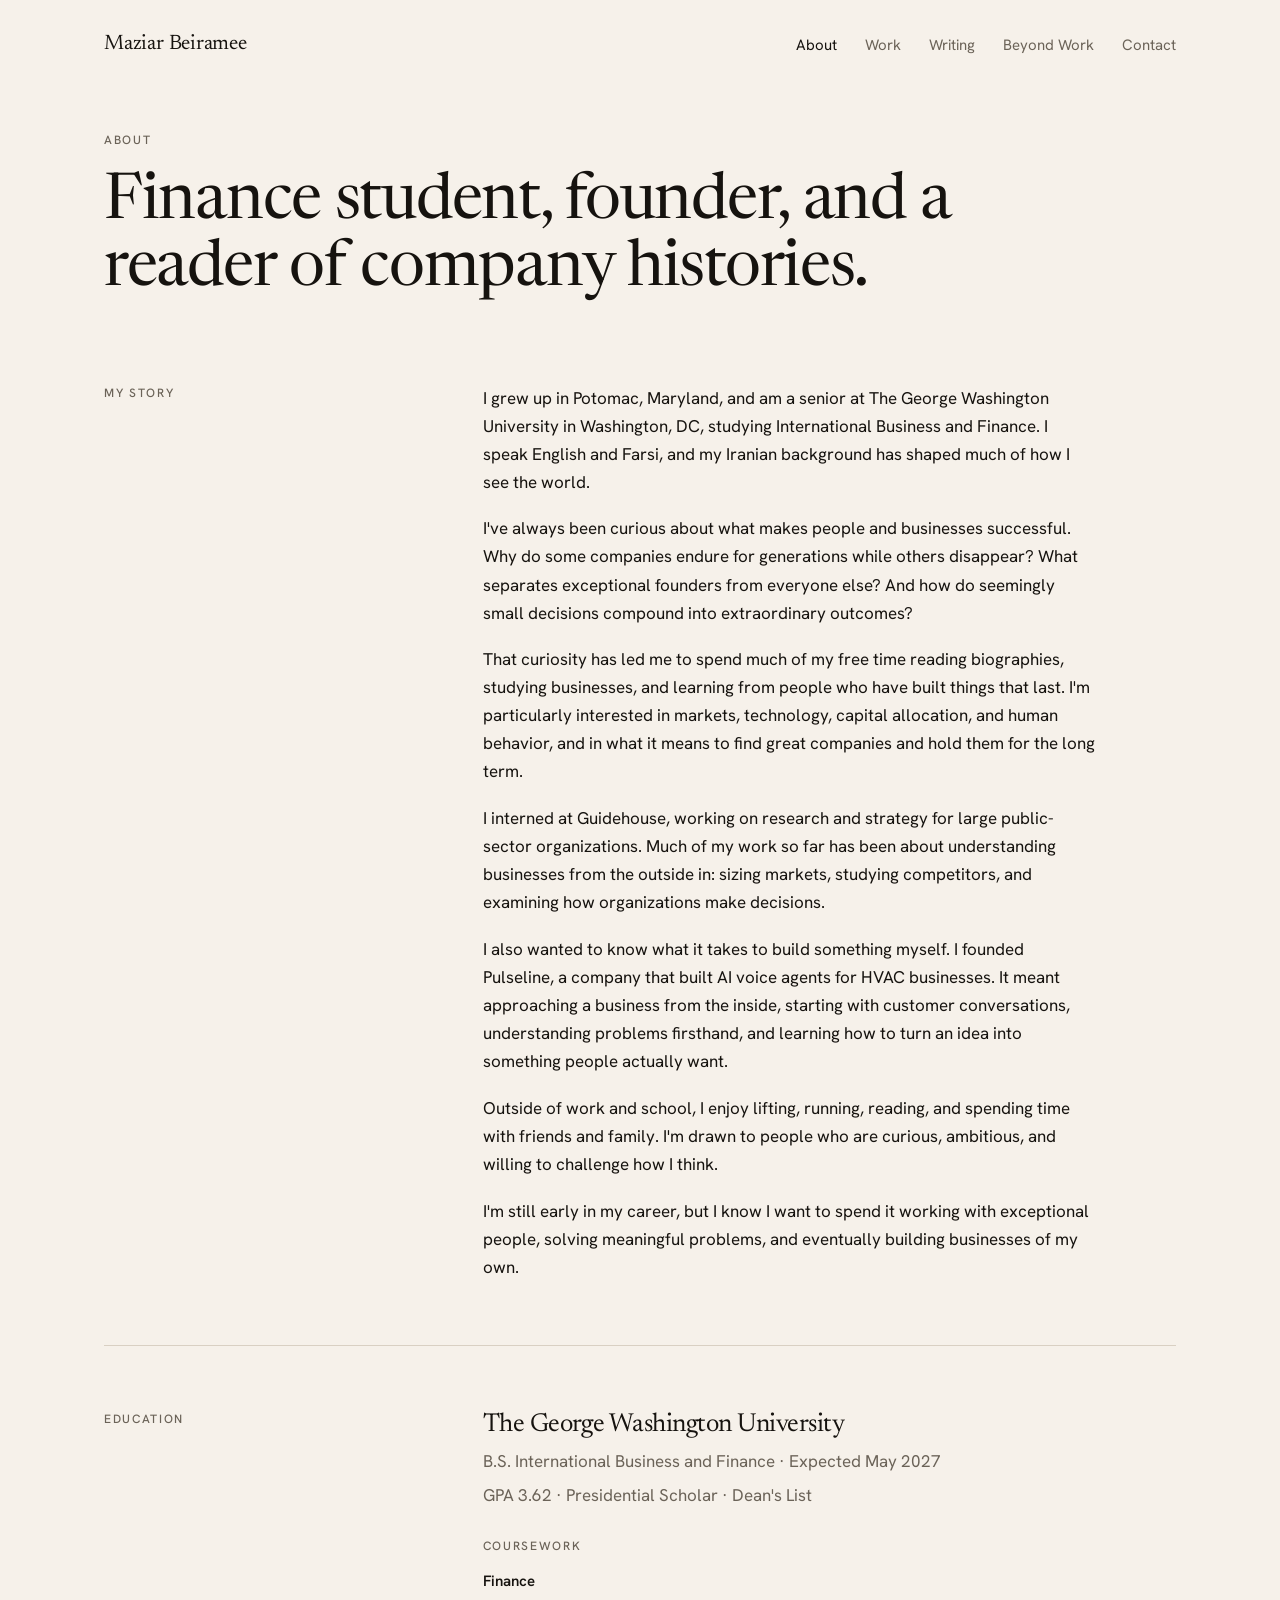
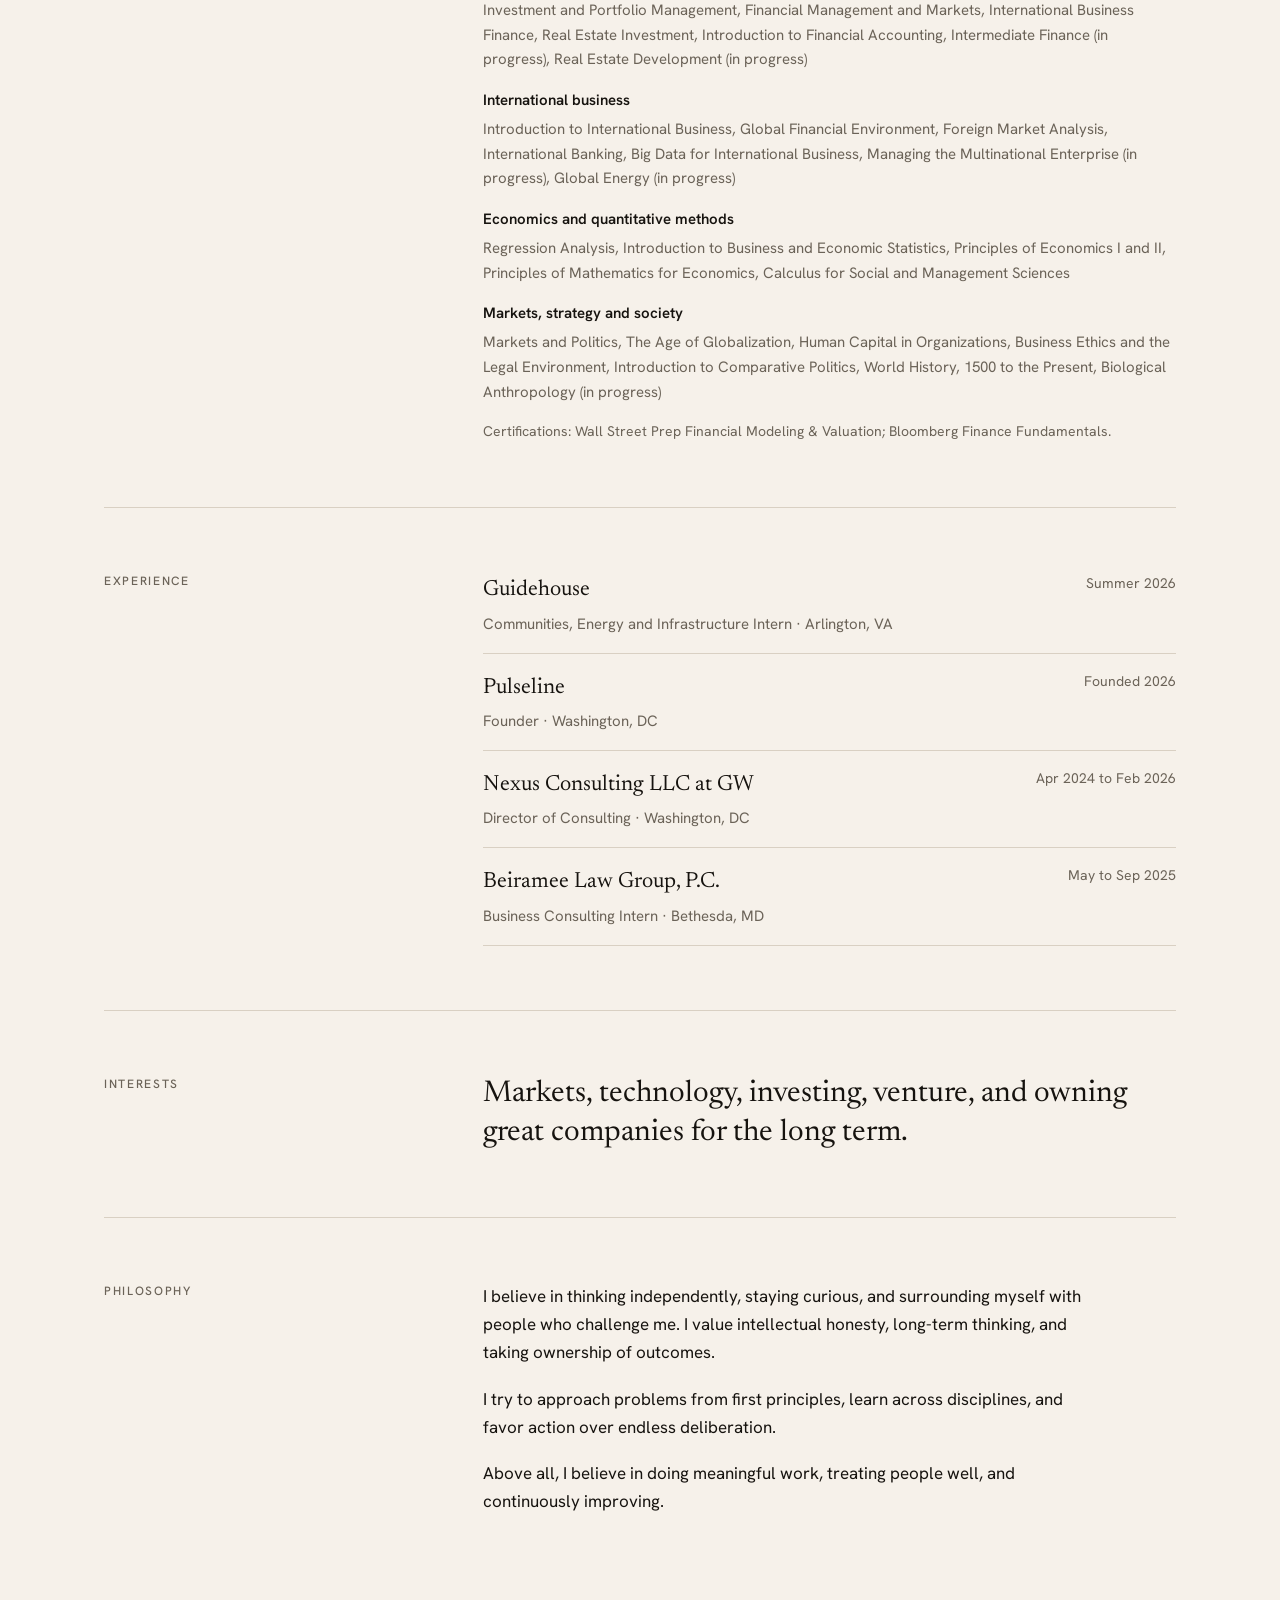
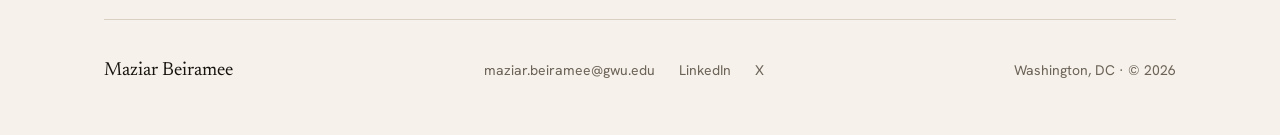
==== about/index.html @ 2abc317d "Add stylesheet, favicon, About, and Beyond Work pages" ====
<!doctype html>
<html lang="en">
<head>
<meta charset="utf-8">
<meta name="viewport" content="width=device-width, initial-scale=1">
<title>About | Maziar Beiramee</title>
<meta name="description" content="About Maziar Beiramee: GW senior in International Business and Finance, founder of Pulseline. He interned at Guidehouse in summer 2026.">
<meta name="author" content="Maziar Beiramee">
<link rel="canonical" href="https://maziarbeiramee.com/about/">
<meta property="og:site_name" content="Maziar Beiramee">
<meta property="og:title" content="About | Maziar Beiramee">
<meta property="og:description" content="About Maziar Beiramee: GW senior in International Business and Finance, founder of Pulseline. He interned at Guidehouse in summer 2026.">
<meta property="og:type" content="website">
<meta property="og:url" content="https://maziarbeiramee.com/about/">
<meta property="og:image" content="https://maziarbeiramee.com/og.png">
<meta property="og:image:width" content="1200">
<meta property="og:image:height" content="630">
<meta name="twitter:card" content="summary_large_image">
<meta name="twitter:site" content="@BeirameeMaziar">
<meta name="twitter:title" content="About | Maziar Beiramee">
<meta name="twitter:description" content="About Maziar Beiramee: GW senior in International Business and Finance, founder of Pulseline. He interned at Guidehouse in summer 2026.">
<meta name="twitter:image" content="https://maziarbeiramee.com/og.png">
<meta name="theme-color" content="#f6f1ea">
<link rel="icon" href="/favicon.svg" type="image/svg+xml">
<link rel="icon" href="/favicon-32.png" sizes="32x32" type="image/png">
<link rel="apple-touch-icon" href="/apple-touch-icon.png">
<link rel="preconnect" href="https://fonts.googleapis.com">
<link rel="preconnect" href="https://fonts.gstatic.com" crossorigin>
<link rel="stylesheet" href="https://fonts.googleapis.com/css2?family=Hanken+Grotesk:wght@400;500;600&family=Newsreader:ital,opsz,wght@0,6..72,400;0,6..72,500;1,6..72,400&display=swap">
<link rel="stylesheet" href="/style.css">
</head>
<body>
<a class="skip" href="#main">Skip to content</a>
<header class="site-header wrap">
  <a class="brand" href="/">Maziar Beiramee</a>
  <details class="menu"><summary aria-label="Menu">Menu</summary><nav aria-label="Primary"><a href="/about/" aria-current="page">About</a><a href="/work/">Work</a><a href="/writing/">Writing</a><a href="/beyond/">Beyond Work</a><a href="/contact/">Contact</a></nav></details>
  <nav class="desk-nav" aria-label="Primary"><a href="/about/" aria-current="page">About</a><a href="/work/">Work</a><a href="/writing/">Writing</a><a href="/beyond/">Beyond Work</a><a href="/contact/">Contact</a></nav>
</header>
<main id="main" class="wrap">
<section class="page-head rise"><p class="eyebrow">About</p><h1>Finance student, founder, and a reader of company histories.</h1></section>
<section class="split band first"><p class="eyebrow">My story</p><div class="prose"><p>I grew up in Potomac, Maryland, and am a senior at The George Washington University in Washington, DC, studying International Business and Finance. I speak English and Farsi, and my Iranian background has shaped much of how I see the world.</p><p>I&#x27;ve always been curious about what makes people and businesses successful. Why do some companies endure for generations while others disappear? What separates exceptional founders from everyone else? And how do seemingly small decisions compound into extraordinary outcomes?</p><p>That curiosity has led me to spend much of my free time reading biographies, studying businesses, and learning from people who have built things that last. I&#x27;m particularly interested in markets, technology, capital allocation, and human behavior, and in what it means to find great companies and hold them for the long term.</p><p>I interned at Guidehouse, working on research and strategy for large public-sector organizations. Much of my work so far has been about understanding businesses from the outside in: sizing markets, studying competitors, and examining how organizations make decisions.</p><p>I also wanted to know what it takes to build something myself. I founded Pulseline, a company that built AI voice agents for HVAC businesses. It meant approaching a business from the inside, starting with customer conversations, understanding problems firsthand, and learning how to turn an idea into something people actually want.</p><p>Outside of work and school, I enjoy lifting, running, reading, and spending time with friends and family. I&#x27;m drawn to people who are curious, ambitious, and willing to challenge how I think.</p><p>I&#x27;m still early in my career, but I know I want to spend it working with exceptional people, solving meaningful problems, and eventually building businesses of my own.</p></div></section>
<section class="split band"><p class="eyebrow">Education</p><div>
  <h3 class="h3">The George Washington University</h3>
  <p class="muted">B.S. International Business and Finance &middot; Expected May 2027</p>
  <p class="muted">GPA 3.62 &middot; Presidential Scholar &middot; Dean's List</p>
  <div class="courses"><p class="eyebrow sub">Coursework</p><div class="course"><h4>Finance</h4><p>Investment and Portfolio Management, Financial Management and Markets, International Business Finance, Real Estate Investment, Introduction to Financial Accounting, Intermediate Finance (in progress), Real Estate Development (in progress)</p></div><div class="course"><h4>International business</h4><p>Introduction to International Business, Global Financial Environment, Foreign Market Analysis, International Banking, Big Data for International Business, Managing the Multinational Enterprise (in progress), Global Energy (in progress)</p></div><div class="course"><h4>Economics and quantitative methods</h4><p>Regression Analysis, Introduction to Business and Economic Statistics, Principles of Economics I and II, Principles of Mathematics for Economics, Calculus for Social and Management Sciences</p></div><div class="course"><h4>Markets, strategy and society</h4><p>Markets and Politics, The Age of Globalization, Human Capital in Organizations, Business Ethics and the Legal Environment, Introduction to Comparative Politics, World History, 1500 to the Present, Biological Anthropology (in progress)</p></div></div>
  <p class="muted small">Certifications: Wall Street Prep Financial Modeling &amp; Valuation; Bloomberg Finance Fundamentals.</p>
</div></section>
<section class="split band"><p class="eyebrow">Experience</p><ul class="exp"><li><div><strong>Guidehouse</strong><span>Communities, Energy and Infrastructure Intern &middot; Arlington, VA</span></div><span class="when">Summer 2026</span></li><li><div><strong>Pulseline</strong><span>Founder &middot; Washington, DC</span></div><span class="when">Founded 2026</span></li><li><div><strong>Nexus Consulting LLC at GW</strong><span>Director of Consulting &middot; Washington, DC</span></div><span class="when">Apr 2024 to Feb 2026</span></li><li><div><strong>Beiramee Law Group, P.C.</strong><span>Business Consulting Intern &middot; Bethesda, MD</span></div><span class="when">May to Sep 2025</span></li></ul></section>
<section class="split band"><p class="eyebrow">Interests</p><p class="big">Markets, technology, investing, venture, and owning great companies for the long term.</p></section>
<section class="split band"><p class="eyebrow">Philosophy</p><div class="prose"><p>I believe in thinking independently, staying curious, and surrounding myself with people who challenge me. I value intellectual honesty, long-term thinking, and taking ownership of outcomes.</p><p>I try to approach problems from first principles, learn across disciplines, and favor action over endless deliberation.</p><p>Above all, I believe in doing meaningful work, treating people well, and continuously improving.</p></div></section>
</main>
<footer class="site-footer wrap">
  <div class="foot-name">Maziar Beiramee</div>
  <div class="foot-links"><a href="mailto:maziar.beiramee@gwu.edu">maziar.beiramee@gwu.edu</a><a href="https://www.linkedin.com/in/maziarbeiramee" rel="noopener">LinkedIn</a><a href="https://x.com/BeirameeMaziar" rel="noopener">X</a></div>
  <div class="foot-meta">Washington, DC &middot; &copy; 2026</div>
</footer>
</body>
</html>
---- style.css ----
:root{
  --bg:#f6f1ea; --card:#efe8de; --ink:#16130f; --muted:#6b6358; --line:#d9d0c3; --accent:#7a2e1f;
  --serif:"Newsreader",Georgia,"Times New Roman",serif; --sans:"Hanken Grotesk",system-ui,-apple-system,"Segoe UI",sans-serif;
  --max:1120px;
}
*{box-sizing:border-box}
html{-webkit-text-size-adjust:100%;scroll-behavior:smooth}
body{margin:0;background:var(--bg);color:var(--ink);font:400 17px/1.65 var(--sans);-webkit-font-smoothing:antialiased;text-rendering:optimizeLegibility}
a{color:inherit;text-decoration:none}
img{max-width:100%;height:auto;display:block}
::selection{background:var(--ink);color:var(--bg)}
.wrap{max-width:var(--max);margin:0 auto;padding:0 24px}
.skip{position:absolute;left:-9999px}.skip:focus{left:16px;top:16px;background:var(--ink);color:var(--bg);padding:8px 12px;z-index:10}
:focus-visible{outline:2px solid var(--accent);outline-offset:3px}

/* header */
.site-header{display:flex;align-items:center;justify-content:space-between;padding-top:28px;padding-bottom:28px;position:relative}
.brand{font-family:var(--serif);font-size:21px;letter-spacing:-.01em}
.desk-nav{display:flex;gap:28px;font-size:15px}
.desk-nav a,.menu nav a{color:var(--muted);transition:color .2s}
.desk-nav a:hover,.desk-nav a[aria-current],.menu nav a[aria-current]{color:var(--ink)}
.menu{display:none}
.menu summary{list-style:none;cursor:pointer;font-size:15px;color:var(--muted)}
.menu summary::-webkit-details-marker{display:none}
.menu[open] summary{color:var(--ink)}
.menu nav{position:absolute;right:24px;left:24px;top:64px;background:var(--bg);border:1px solid var(--line);display:flex;flex-direction:column;padding:8px 0;z-index:5}
.menu nav a{padding:12px 20px;font-size:17px}

/* type */
.eyebrow{font-size:12px;font-weight:500;letter-spacing:.14em;text-transform:uppercase;color:var(--muted);margin:0}
h1,h2,h3,h4{font-family:var(--serif);font-weight:400;letter-spacing:-.02em;margin:0}
h1{font-size:clamp(40px,6vw,64px);line-height:1.04;margin-top:20px}
h1.display{font-size:clamp(46px,7.6vw,88px);line-height:1}
h2{font-size:clamp(28px,3.4vw,38px);line-height:1.1}
.h3{font-size:26px;line-height:1.2}
.lede{font-size:19px;line-height:1.6;color:var(--muted);max-width:40em;margin:26px 0 0}
.lede+.lede{margin-top:14px}
.serif-i{font-family:var(--serif);font-style:italic;font-size:23px;color:var(--muted)}
.muted{color:var(--muted);margin:6px 0 0}.small{font-size:14px}
.big{font-family:var(--serif);font-size:clamp(24px,2.6vw,30px);line-height:1.3;margin:0;max-width:24em}
.u{background:linear-gradient(currentColor,currentColor) 0 100%/100% 1px no-repeat;padding-bottom:2px;transition:background-size .3s,color .2s}
.u:hover{color:var(--accent)}

/* hero */
.hero{display:grid;grid-template-columns:1.45fr 1fr;gap:64px;align-items:end;padding:56px 0 88px}
.hero h1{margin-top:24px}
.cta{display:flex;gap:28px;margin:36px 0 0;font-size:15px}
.portrait{margin:0;background:var(--card)}
.portrait img{aspect-ratio:4/5;object-fit:cover;object-position:50% 20%;width:100%}

/* bands */
.band{border-top:1px solid var(--line);padding:64px 0}
.band.first{border-top:0;padding-top:24px}
.band-head{display:flex;align-items:baseline;justify-content:space-between;margin-bottom:40px;gap:16px}
.split{display:grid;grid-template-columns:1fr 2fr;gap:32px}
.facts{display:grid;grid-template-columns:repeat(3,1fr);gap:28px;margin:0}
.facts dt{font-size:14px;color:var(--muted)}
.facts dd{margin:8px 0 0;font-family:var(--serif);font-size:21px;line-height:1.3}

/* cards */
.cards{display:grid;grid-template-columns:repeat(3,1fr);gap:56px 40px}
.card{display:flex;flex-direction:column;border-top:1px solid var(--ink);padding-top:20px}
.card-top{display:flex;justify-content:space-between;align-items:baseline}
.num{font-family:var(--serif);font-size:14px;color:var(--muted)}
.card h3{font-size:25px;line-height:1.2;margin-top:16px;transition:color .2s}
.card p{color:var(--muted);flex:1;margin:12px 0 0}
.more{font-size:14px;margin-top:20px}
.card:hover h3{color:var(--accent)}

/* rows */
.rows{list-style:none;margin:0;padding:0;border-top:1px solid var(--line)}
.rows li{border-bottom:1px solid var(--line)}
.row{display:grid;grid-template-columns:1fr 2fr;gap:12px 32px;padding:28px 0}
.row-title{display:block;font-family:var(--serif);font-size:27px;line-height:1.2;letter-spacing:-.015em;transition:color .2s}
.row-sub{display:block;color:var(--muted);margin-top:6px}
.row-ex{display:block;margin-top:14px;max-width:38em}
.row:hover .row-title{color:var(--accent)}

/* page heads */
.page-head{padding:40px 0 56px;max-width:52em}

/* about */
.prose p{margin:0 0 1.1em;max-width:36em}
.prose p:last-child{margin-bottom:0}
.courses{margin-top:28px}
.eyebrow.sub{margin-bottom:12px}
.course{margin-bottom:16px}
.course h4{font-family:var(--sans);font-weight:600;font-size:15px;letter-spacing:0}
.course p{margin:4px 0 0;color:var(--muted);font-size:15px}
.exp{list-style:none;margin:0;padding:0}
.exp li{display:flex;justify-content:space-between;gap:20px;padding:16px 0;border-bottom:1px solid var(--line)}
.exp li:first-child{padding-top:0}
.exp strong{display:block;font-family:var(--serif);font-weight:400;font-size:22px}
.exp span{color:var(--muted);font-size:15px}
.exp .when{white-space:nowrap;font-size:14px}

/* beyond */
.plain,.numbered{list-style:none;margin:0;padding:0}
.plain li{padding:10px 0;border-bottom:1px solid var(--line);font-family:var(--serif);font-size:21px}
.plain li:first-child{padding-top:0}
.plain em{display:block;font-family:var(--sans);font-style:normal;font-size:15px;color:var(--muted)}
.numbered li{display:grid;grid-template-columns:44px 1fr;padding:12px 0;border-bottom:1px solid var(--line)}
.numbered li:first-child{padding-top:0}
.numbered strong{display:block;font-family:var(--serif);font-weight:400;font-size:20px;line-height:1.3}
.numbered em{display:block;font-style:normal;color:var(--muted);font-size:15px}
.numbered small{display:block;color:var(--muted);font-size:14px;font-style:italic}
.books{columns:2;column-gap:40px}
.books li{break-inside:avoid}

/* article */
.article{max-width:720px;margin:0 auto;padding:24px 0 72px}
.article .back{margin:0 0 40px}
.article h1{font-size:clamp(36px,5.4vw,56px)}
.meta{display:grid;grid-template-columns:repeat(3,1fr);gap:20px;border-top:1px solid var(--line);border-bottom:1px solid var(--line);padding:20px 0;margin:40px 0}
.meta dt{font-size:12px;letter-spacing:.12em;text-transform:uppercase;color:var(--muted)}
.meta dd{margin:6px 0 0;font-size:15px}
.next{display:flex;justify-content:space-between;align-items:baseline;border-top:1px solid var(--ink);margin-top:64px;padding-top:20px;font-family:var(--serif);font-size:22px}
.next:hover{color:var(--accent)}
.byline{font-size:14px;color:var(--muted);margin:20px 0 48px;padding-bottom:28px;border-bottom:1px solid var(--line)}
.essay-body{font-family:var(--serif);font-size:20px;line-height:1.7}
.essay-body p{max-width:none;margin-bottom:1.15em}
.essay-body p:first-child::first-letter{float:left;font-size:4.1em;line-height:.85;padding:6px 10px 0 0}
sup{font-family:var(--sans);font-size:.6em;line-height:0}
sup a{color:var(--accent);padding:0 1px}
.refs{margin-top:56px;padding-top:24px;border-top:1px solid var(--line)}
.refs h2{font-size:22px;margin-bottom:16px}
.refs ol,.refs ul{margin:0;padding-left:22px;font-size:14px;line-height:1.55;color:var(--muted)}
.refs ul{list-style:none;padding-left:0}
.refs li{margin-bottom:10px;overflow-wrap:anywhere}
.refs a{color:var(--ink);text-decoration:underline;text-decoration-color:var(--line);text-underline-offset:2px}
.refs .backref{text-decoration:none;color:var(--accent)}
.pdf{margin-top:40px}

/* contact */
.contact{list-style:none;margin:0;padding:0;border-top:1px solid var(--line);max-width:820px}
.contact li{border-bottom:1px solid var(--line)}
.contact a{display:grid;grid-template-columns:1fr 2fr;gap:16px;padding:28px 0;align-items:baseline}
.cv{font-family:var(--serif);font-size:clamp(20px,2.4vw,28px);transition:color .2s;overflow-wrap:anywhere}
.contact a:hover .cv{color:var(--accent)}

/* footer */
.site-footer{display:flex;flex-wrap:wrap;gap:16px 32px;justify-content:space-between;align-items:baseline;background:linear-gradient(var(--line),var(--line)) 24px 0/calc(100% - 48px) 1px no-repeat;padding-top:36px;padding-bottom:48px;margin-top:40px;font-size:14px;color:var(--muted)}
.foot-name{font-family:var(--serif);font-size:19px;color:var(--ink)}
.foot-links{display:flex;gap:24px;flex-wrap:wrap}
.foot-links a:hover{color:var(--ink)}

/* motion */
.rise{animation:rise .8s cubic-bezier(.16,1,.3,1) both}.d1{animation-delay:.12s}
@keyframes rise{from{opacity:0;transform:translateY(14px)}to{opacity:1;transform:none}}
@media (prefers-reduced-motion:reduce){.rise{animation:none}html{scroll-behavior:auto}}

/* responsive */
@media (max-width:900px){
  .cards{grid-template-columns:1fr 1fr}
  .hero{grid-template-columns:1fr;gap:40px;padding-top:24px}
  .portrait{max-width:380px}
}
@media (max-width:680px){
  body{font-size:16px}
  .desk-nav{display:none}.menu{display:block}
  .site-header{padding-top:20px;padding-bottom:20px}
  .split,.row,.contact a{grid-template-columns:1fr;gap:12px}
  .facts,.cards,.meta{grid-template-columns:1fr}
  .cards{gap:40px}
  .band{padding:48px 0}
  .lede{font-size:17px}
  .books{columns:1}
  .essay-body{font-size:18px}
  .exp li{flex-direction:column;gap:4px}
}
@media print{.site-header,.site-footer,.back,.next{display:none}body{background:#fff}}
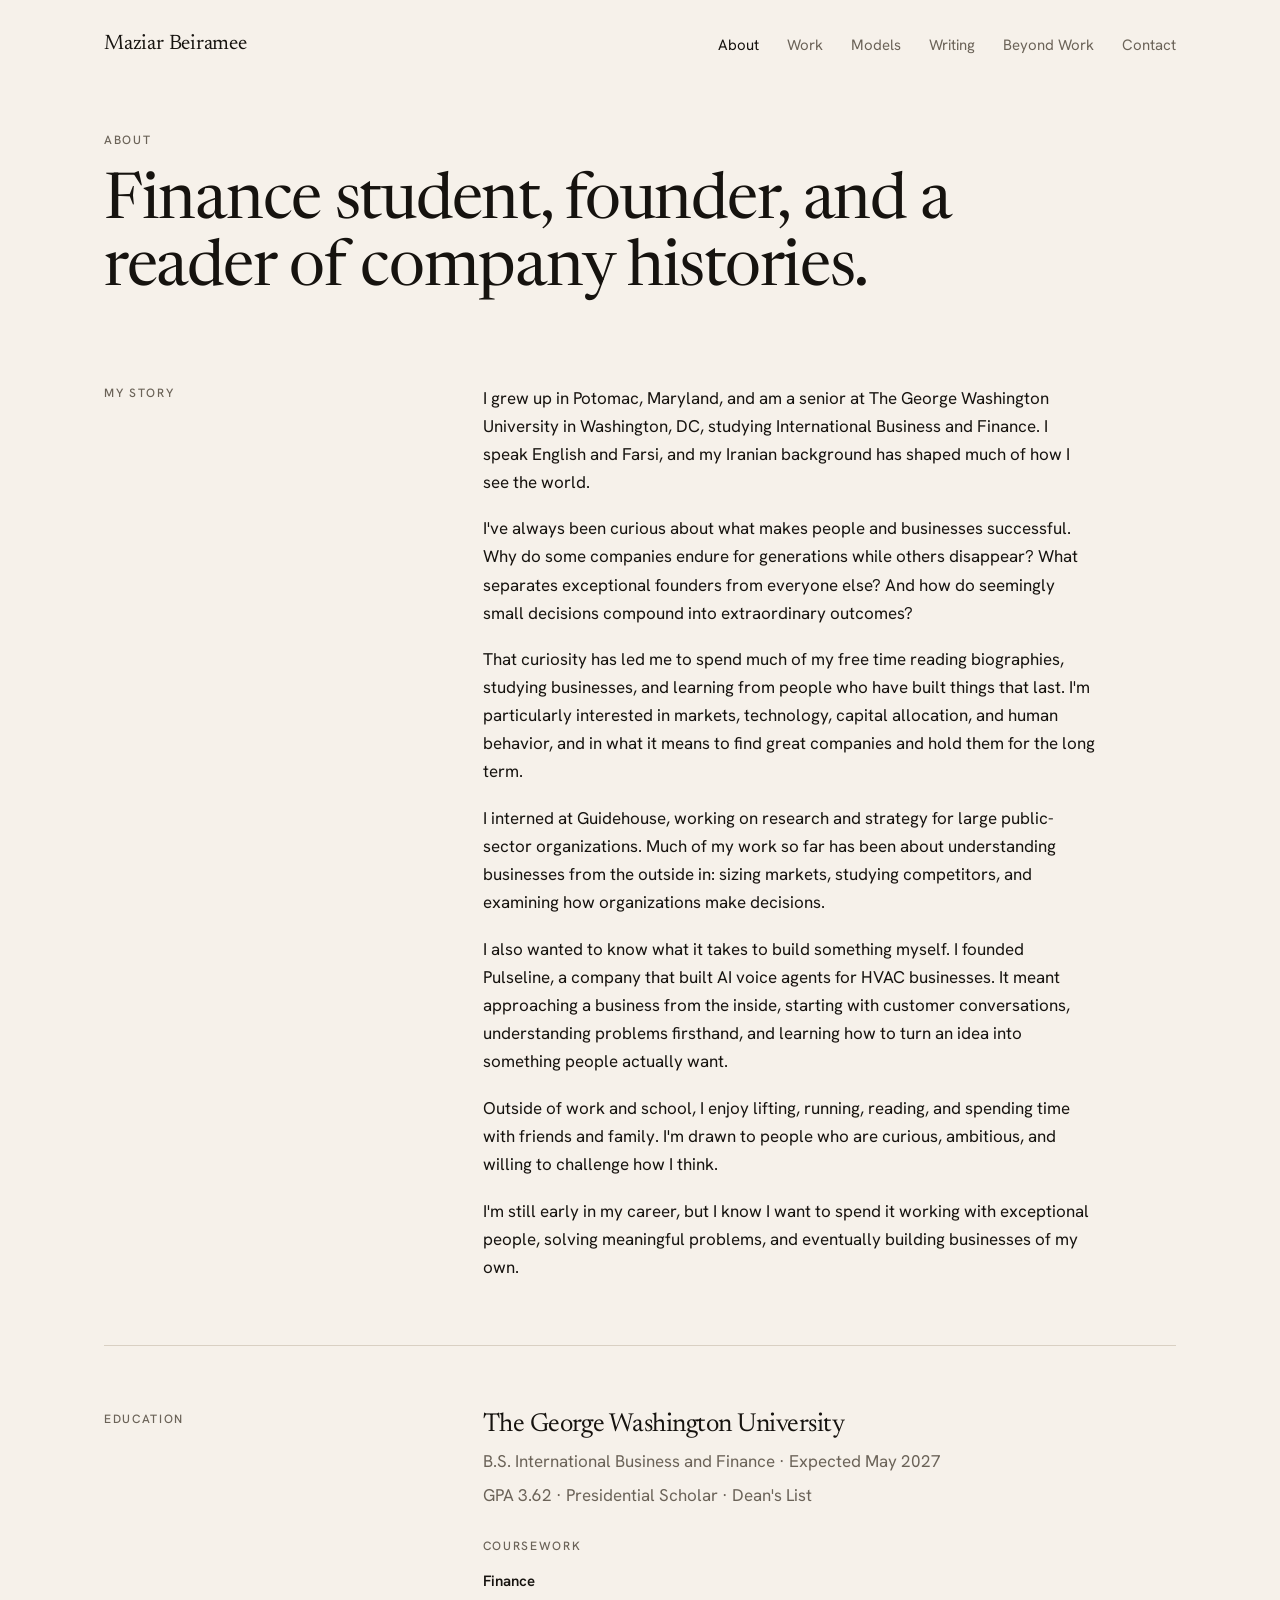
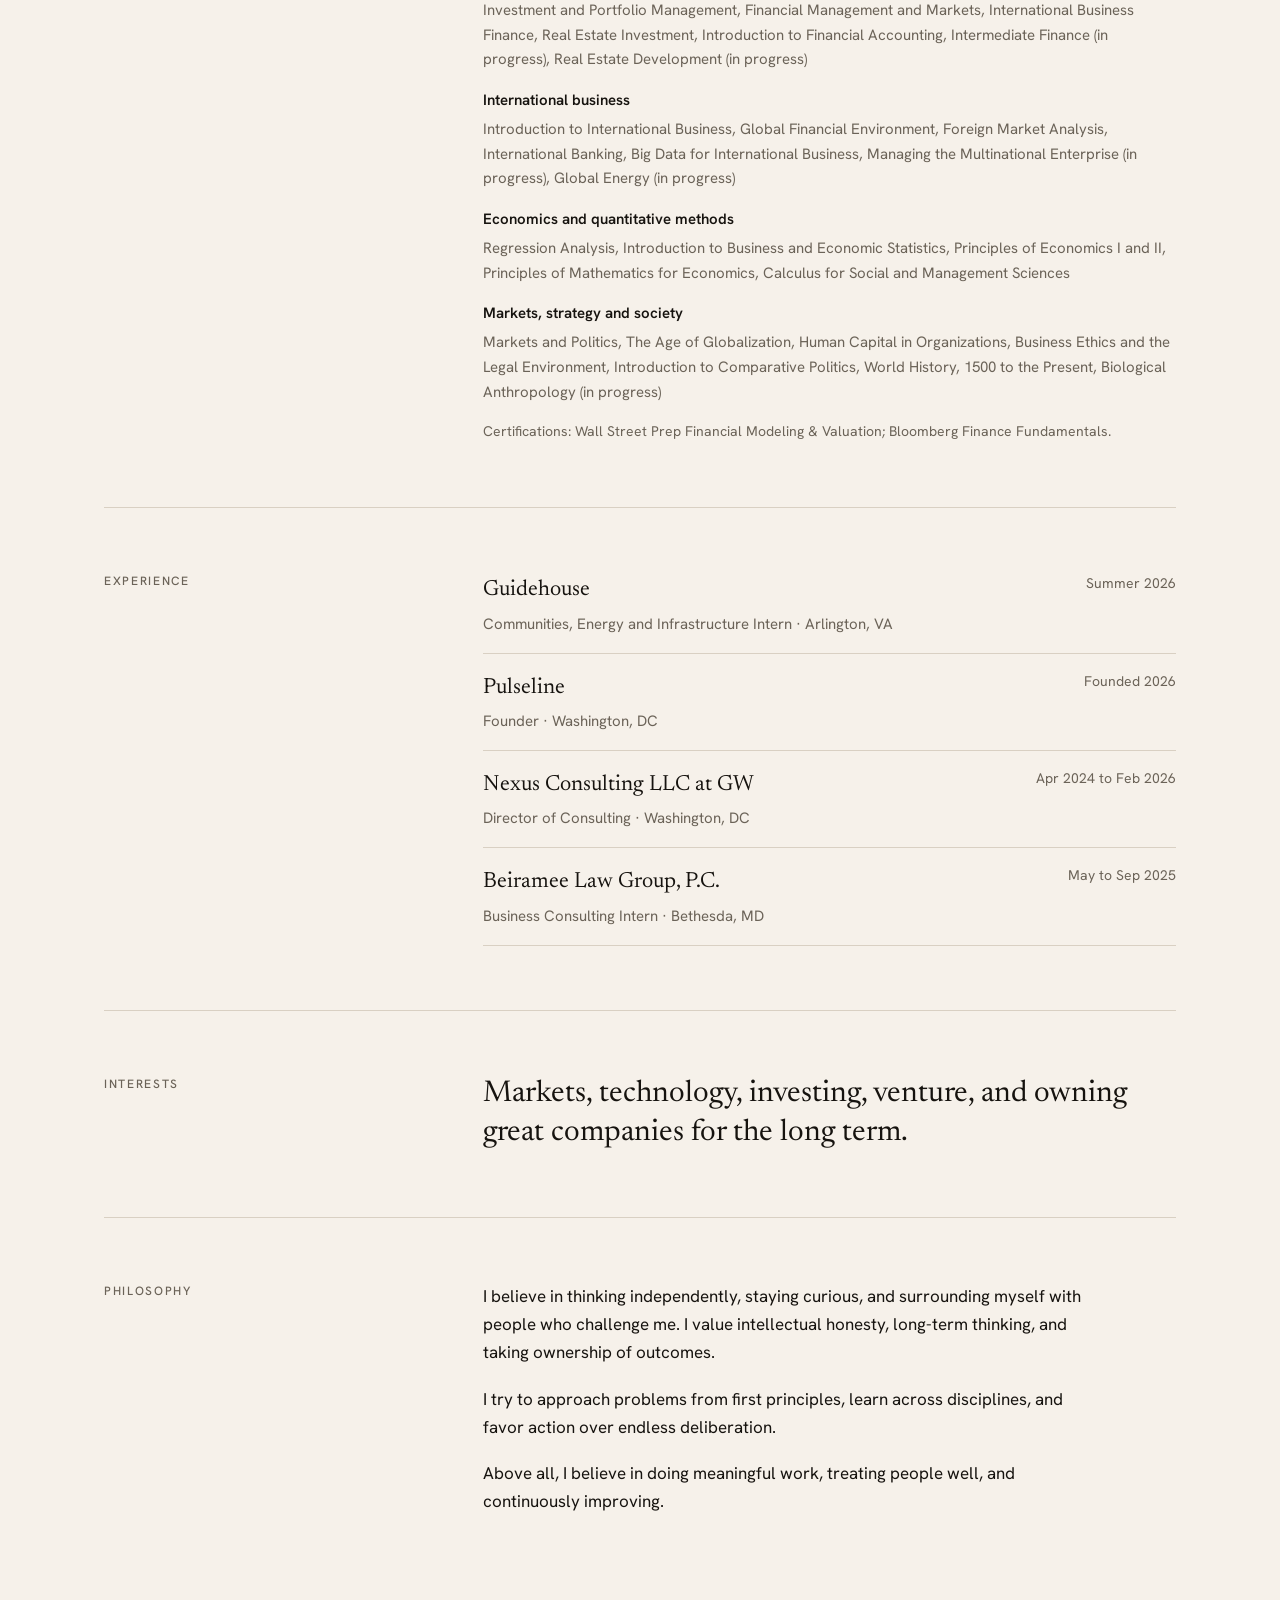
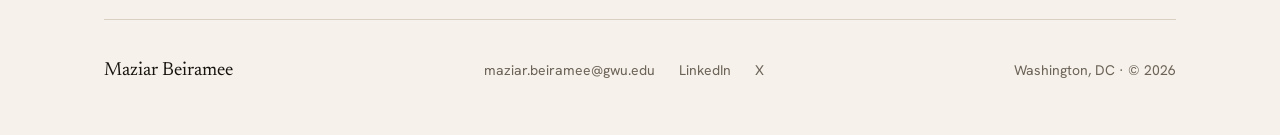
==== commit 076ae2f9: "Add Models nav link (3/6)" ====
--- a/about/index.html
+++ b/about/index.html
@@ -33,8 +33,8 @@
 <a class="skip" href="#main">Skip to content</a>
 <header class="site-header wrap">
   <a class="brand" href="/">Maziar Beiramee</a>
-  <details class="menu"><summary aria-label="Menu">Menu</summary><nav aria-label="Primary"><a href="/about/" aria-current="page">About</a><a href="/work/">Work</a><a href="/writing/">Writing</a><a href="/beyond/">Beyond Work</a><a href="/contact/">Contact</a></nav></details>
-  <nav class="desk-nav" aria-label="Primary"><a href="/about/" aria-current="page">About</a><a href="/work/">Work</a><a href="/writing/">Writing</a><a href="/beyond/">Beyond Work</a><a href="/contact/">Contact</a></nav>
+  <details class="menu"><summary aria-label="Menu">Menu</summary><nav aria-label="Primary"><a href="/about/" aria-current="page">About</a><a href="/work/">Work</a><a href="/models/">Models</a><a href="/writing/">Writing</a><a href="/beyond/">Beyond Work</a><a href="/contact/">Contact</a></nav></details>
+  <nav class="desk-nav" aria-label="Primary"><a href="/about/" aria-current="page">About</a><a href="/work/">Work</a><a href="/models/">Models</a><a href="/writing/">Writing</a><a href="/beyond/">Beyond Work</a><a href="/contact/">Contact</a></nav>
 </header>
 <main id="main" class="wrap">
 <section class="page-head rise"><p class="eyebrow">About</p><h1>Finance student, founder, and a reader of company histories.</h1></section>
--- a/style.css
+++ b/style.css
@@ -138,6 +138,22 @@
 .cv{font-family:var(--serif);font-size:clamp(20px,2.4vw,28px);transition:color .2s;overflow-wrap:anywhere}
 .contact a:hover .cv{color:var(--accent)}
 
+/* models */
+.models{display:grid;grid-template-columns:repeat(3,1fr);gap:56px 40px}
+.model{display:flex;flex-direction:column;border-top:1px solid var(--ink);padding-top:20px}
+.model h3{font-size:25px;line-height:1.2;margin-top:16px}
+.model-what{margin:12px 0 0}
+.model-facts,.model-mult{display:grid;gap:12px;margin:20px 0;padding:16px 0;border-top:1px solid var(--line);border-bottom:1px solid var(--line)}
+.model-facts dt,.model-mult dt{font-size:12px;letter-spacing:.12em;text-transform:uppercase;color:var(--muted)}
+.model-facts dd,.model-mult dd{margin:4px 0 0;font-size:15px}
+.model-mult{grid-template-columns:repeat(4,1fr);margin-top:0}
+.model-mult dd{font-family:var(--serif);font-size:24px}
+.model .eyebrow.sub{margin:8px 0}
+.model-expl{color:var(--muted);margin:0 0 20px}
+.model-dl{display:flex;flex-direction:column;gap:10px;margin:20px 0 0;align-items:flex-start}
+@media (max-width:900px){.models{grid-template-columns:1fr 1fr}}
+@media (max-width:680px){.models{grid-template-columns:1fr;gap:48px}}
+
 /* footer */
 .site-footer{display:flex;flex-wrap:wrap;gap:16px 32px;justify-content:space-between;align-items:baseline;background:linear-gradient(var(--line),var(--line)) 24px 0/calc(100% - 48px) 1px no-repeat;padding-top:36px;padding-bottom:48px;margin-top:40px;font-size:14px;color:var(--muted)}
 .foot-name{font-family:var(--serif);font-size:19px;color:var(--ink)}
